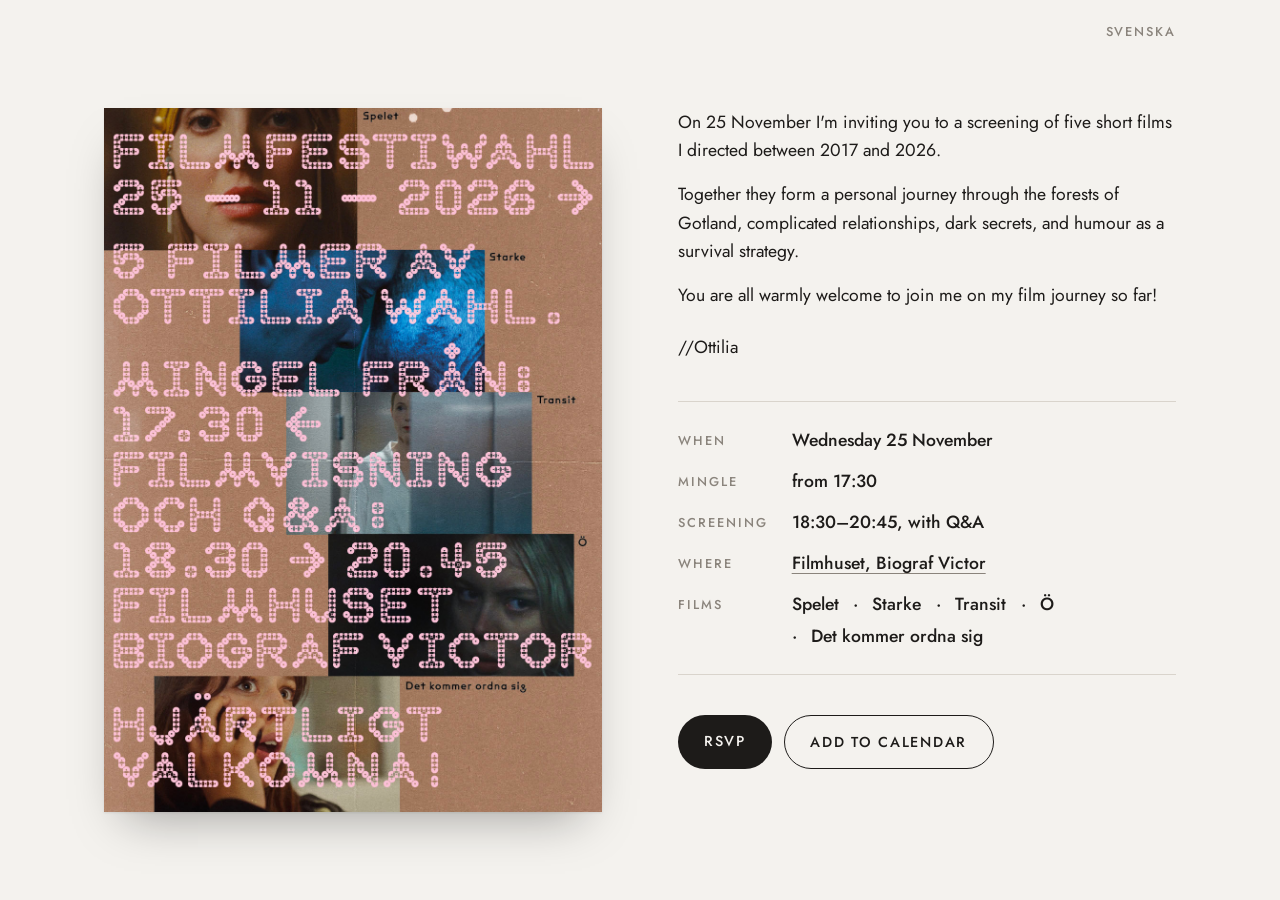
==== en/index.html @ aa5abe6d "Festiwahl invite" ====
<!doctype html>
<html lang="en">
<head>
  <meta charset="utf-8">
  <meta name="viewport" content="width=device-width, initial-scale=1">
  <title>Festiwahl — 25 November</title>
  <meta name="description" content="Five short films by Ottilia Wahl. 25 November, Filmhuset, Biograf Victor.">
  <meta property="og:title" content="Festiwahl">
  <meta property="og:description" content="Five short films by Ottilia Wahl · 25 November · Filmhuset, Biograf Victor">
  <meta property="og:image" content="https://festiwahl.se/poster.jpg">
  <meta property="og:url" content="https://festiwahl.se/en/">
  <meta property="og:locale" content="en_GB">
  <meta name="twitter:card" content="summary_large_image">
  <link rel="preconnect" href="https://fonts.googleapis.com">
  <link rel="preconnect" href="https://fonts.gstatic.com" crossorigin>
  <link href="https://fonts.googleapis.com/css2?family=Jost:wght@400;500&display=swap" rel="stylesheet">
  <link rel="stylesheet" href="../style.css">
  <link rel="alternate" hreflang="sv" href="../">
</head>
<body>
  <nav class="lang"><a href="../" lang="sv" hreflang="sv">Svenska</a></nav>
  <main class="layout">
    <figure class="poster">
      <img src="../poster.jpg" alt="Poster for Filmfestiwahl: five films by Ottilia Wahl, 25 November 2026, Filmhuset, Biograf Victor" width="1044" height="1477">
    </figure>

    <section class="details">
      <div class="intro">
        <p>On 25 November I'm inviting you to a screening of five short films I directed between 2017 and 2026.</p>
        <p>Together they form a personal journey through the forests of Gotland, complicated relationships, dark secrets, and humour as a survival strategy.</p>
        <p>You are all warmly welcome to join me on my film journey so far!</p>
        <p class="signature">//Ottilia</p>
      </div>

      <dl>
        <dt>When</dt>
        <dd>Wednesday 25 November</dd>
        <dt>Mingle</dt>
        <dd>from 17:30</dd>
        <dt>Screening</dt>
        <dd>18:30–20:45, with Q&amp;A</dd>
        <dt>Where</dt>
        <dd><a href="https://maps.google.com/?q=Filmhuset,+Borgv%C3%A4gen+1,+Stockholm" target="_blank" rel="noopener">Filmhuset, Biograf Victor</a></dd>
        <dt>Films</dt>
        <dd>
          <ul class="films">
            <li>Spelet</li>
            <li>Starke</li>
            <li>Transit</li>
            <li>Ö</li>
            <li>Det kommer ordna sig</li>
          </ul>
        </dd>
      </dl>

      <div class="actions">
        <a class="button primary" href="https://docs.google.com/forms/d/e/1FAIpQLSc1SXs-E_TPX2PHxgzdvLonjLTvFlhRlL3LEHh5aFHAX7-JTw/viewform" target="_blank" rel="noopener">RSVP</a>
        <a class="button secondary" href="../festiwahl.ics" download>Add to calendar</a>
      </div>
    </section>
  </main>
</body>
</html>
---- style.css ----
:root {
  --paper: #f4f2ee;
  --muted: #8a847c;
  --rule: #d9d4cc;
  --ink: #1d1b19;
}

* { box-sizing: border-box; margin: 0; }

body {
  background: var(--paper);
  color: var(--ink);
  font-family: "Jost", "Futura", sans-serif;
  font-size: 1.1rem;
  line-height: 1.6;
  -webkit-font-smoothing: antialiased;
  min-height: 100vh;
}

.layout {
  display: grid;
  grid-template-columns: minmax(0, 1fr) minmax(0, 1fr);
  align-items: start;
  gap: clamp(2rem, 6vw, 5rem);
  max-width: 1200px;
  margin: 0 auto;
  padding: clamp(1.5rem, 5vw, 4rem);
}

.poster {
  position: sticky;
  top: clamp(1.5rem, 5vw, 4rem);
  animation: rise 1.2s ease-out both;
}

.poster img {
  display: block;
  width: 100%;
  height: auto;
  aspect-ratio: 1044 / 1477;
  box-shadow: 0 1px 2px rgba(0, 0, 0, .08), 0 24px 48px -20px rgba(0, 0, 0, .35);
}

@keyframes rise { from { opacity: 0; transform: translateY(16px); } }

.details { animation: rise 1.2s .3s ease-out both; }

.intro p + p { margin-top: 1rem; }

.intro .signature { margin-top: 1.5rem; }

dl {
  display: grid;
  grid-template-columns: auto 1fr;
  gap: .8rem 1.5rem;
  margin: 2.5rem 0;
  padding: 1.5rem 0;
  border-top: 1px solid var(--rule);
  border-bottom: 1px solid var(--rule);
}

dt {
  font-size: .8rem;
  font-weight: 500;
  letter-spacing: .15em;
  text-transform: uppercase;
  color: var(--muted);
  padding-top: .3rem;
}

dd { font-weight: 500; }

dd a { color: inherit; text-decoration-color: var(--muted); text-underline-offset: 4px; }

.films { list-style: none; padding: 0; display: flex; flex-wrap: wrap; gap: .25rem .9rem; }

.films li + li::before { content: "·"; margin-right: .9rem; }

.actions { display: flex; flex-wrap: wrap; gap: .75rem; }

.button {
  font-size: .9rem;
  font-weight: 500;
  letter-spacing: .12em;
  text-transform: uppercase;
  text-decoration: none;
  padding: .9rem 1.6rem;
  border-radius: 999px;
  transition: transform .15s ease, background .15s ease, color .15s ease;
}

.button:hover { transform: translateY(-2px); }

.button.primary { background: var(--ink); color: var(--paper); }
.button.primary:hover { background: #3a3632; }

.button.secondary { border: 1px solid var(--ink); color: var(--ink); }
.button.secondary:hover { background: var(--ink); color: var(--paper); }

.lang {
  max-width: 1200px;
  margin: 0 auto;
  padding: 1rem clamp(1.5rem, 5vw, 4rem) 0;
  text-align: right;
}

.lang a {
  font-size: .8rem;
  font-weight: 500;
  letter-spacing: .15em;
  text-transform: uppercase;
  color: var(--muted);
  text-decoration: none;
}

.lang a:hover { color: var(--ink); }

@media (max-width: 800px) {
  .layout { grid-template-columns: 1fr; }
  .poster { position: static; width: min(100%, 520px); justify-self: center; }
}

@media (prefers-reduced-motion: reduce) {
  .poster, .details { animation: none; }
}
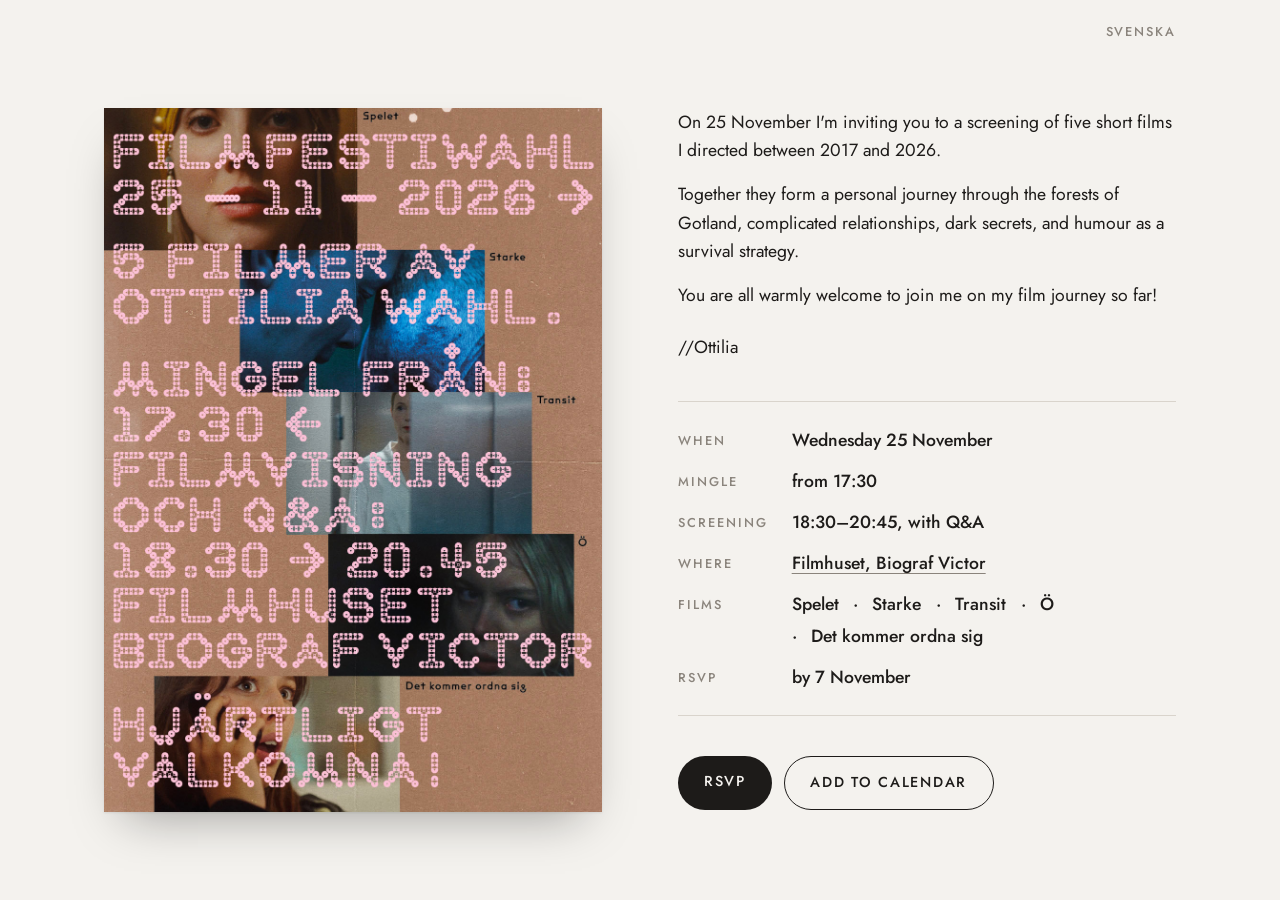
==== commit 54ece24a: "Add RSVP deadline" ====
--- a/en/index.html
+++ b/en/index.html
@@ -51,6 +51,8 @@
             <li>Det kommer ordna sig</li>
           </ul>
         </dd>
+        <dt>RSVP</dt>
+        <dd>by 7 November</dd>
       </dl>
 
       <div class="actions">
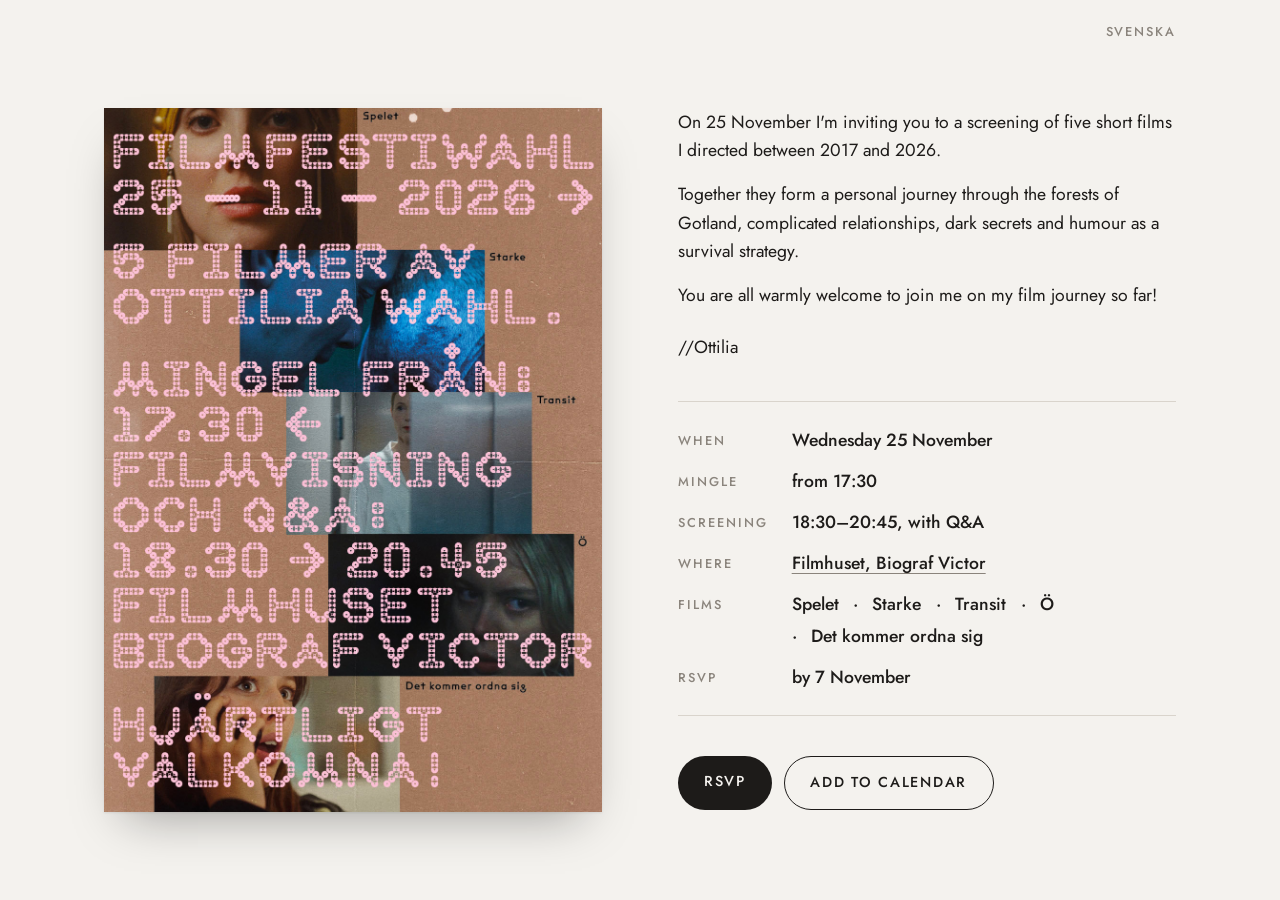
==== commit a52ad9c1: "Remove comma before and" ====
--- a/en/index.html
+++ b/en/index.html
@@ -11,6 +11,9 @@
   <meta property="og:url" content="https://festiwahl.se/en/">
   <meta property="og:locale" content="en_GB">
   <meta name="twitter:card" content="summary_large_image">
+  <link rel="icon" href="../favicon.ico" sizes="any">
+  <link rel="icon" href="../favicon.svg" type="image/svg+xml">
+  <link rel="apple-touch-icon" href="../apple-touch-icon.png">
   <link rel="preconnect" href="https://fonts.googleapis.com">
   <link rel="preconnect" href="https://fonts.gstatic.com" crossorigin>
   <link href="https://fonts.googleapis.com/css2?family=Jost:wght@400;500&display=swap" rel="stylesheet">
@@ -27,7 +30,7 @@
     <section class="details">
       <div class="intro">
         <p>On 25 November I'm inviting you to a screening of five short films I directed between 2017 and 2026.</p>
-        <p>Together they form a personal journey through the forests of Gotland, complicated relationships, dark secrets, and humour as a survival strategy.</p>
+        <p>Together they form a personal journey through the forests of Gotland, complicated relationships, dark secrets and humour as a survival strategy.</p>
         <p>You are all warmly welcome to join me on my film journey so far!</p>
         <p class="signature">//Ottilia</p>
       </div>
@@ -56,7 +59,7 @@
       </dl>
 
       <div class="actions">
-        <a class="button primary" href="https://docs.google.com/forms/d/e/1FAIpQLSc1SXs-E_TPX2PHxgzdvLonjLTvFlhRlL3LEHh5aFHAX7-JTw/viewform" target="_blank" rel="noopener">RSVP</a>
+        <a class="button primary" href="https://docs.google.com/forms/d/e/1FAIpQLSfk4f3sdYK7M8yNaFaWSXCtTwl7ZHCCrvhyfEJ_C7GcSBfwdg/viewform" target="_blank" rel="noopener">RSVP</a>
         <a class="button secondary" href="../festiwahl.ics" download>Add to calendar</a>
       </div>
     </section>
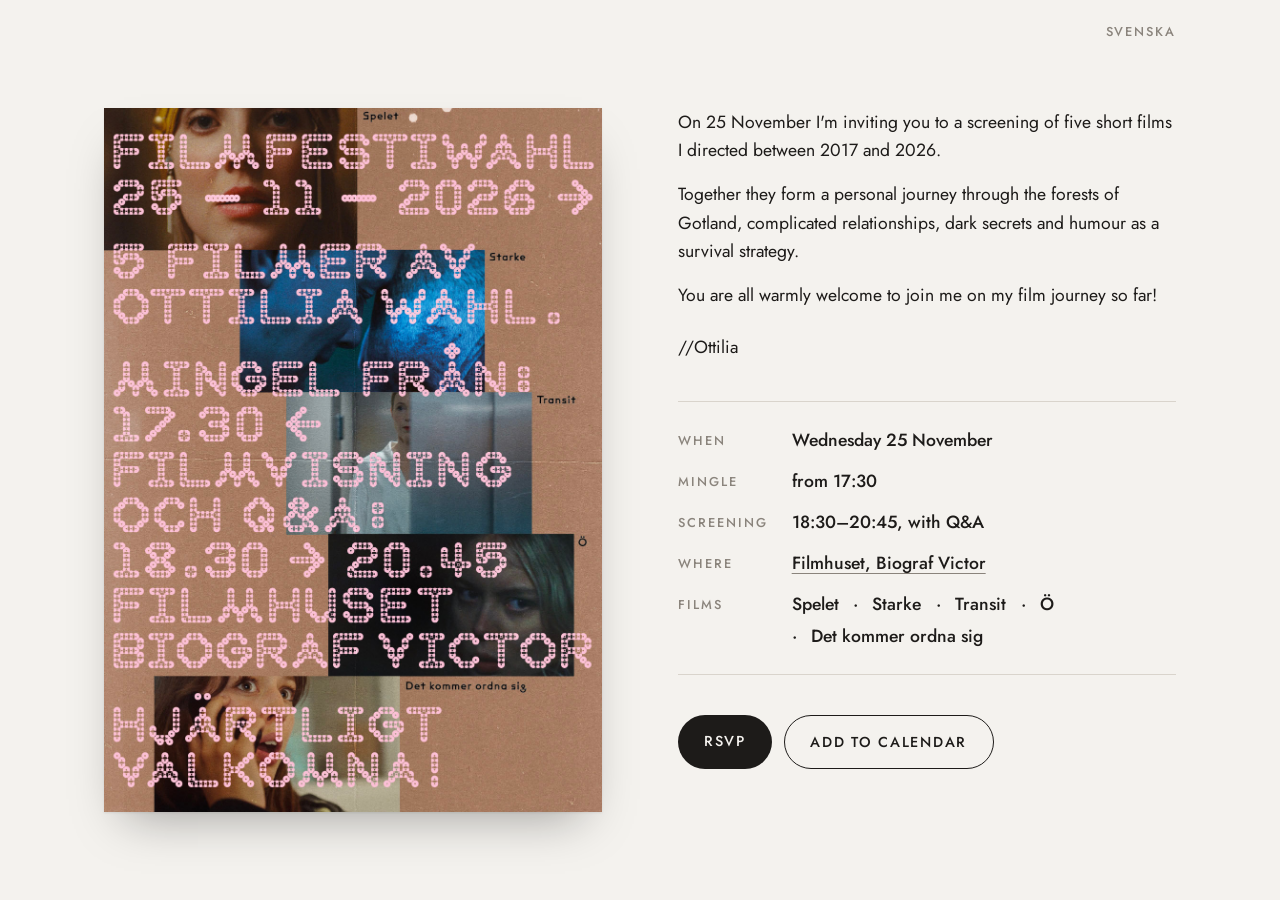
==== commit 52fa5f42: "Remove RSVP deadline" ====
--- a/en/index.html
+++ b/en/index.html
@@ -54,8 +54,6 @@
             <li>Det kommer ordna sig</li>
           </ul>
         </dd>
-        <dt>RSVP</dt>
-        <dd>by 7 November</dd>
       </dl>
 
       <div class="actions">
